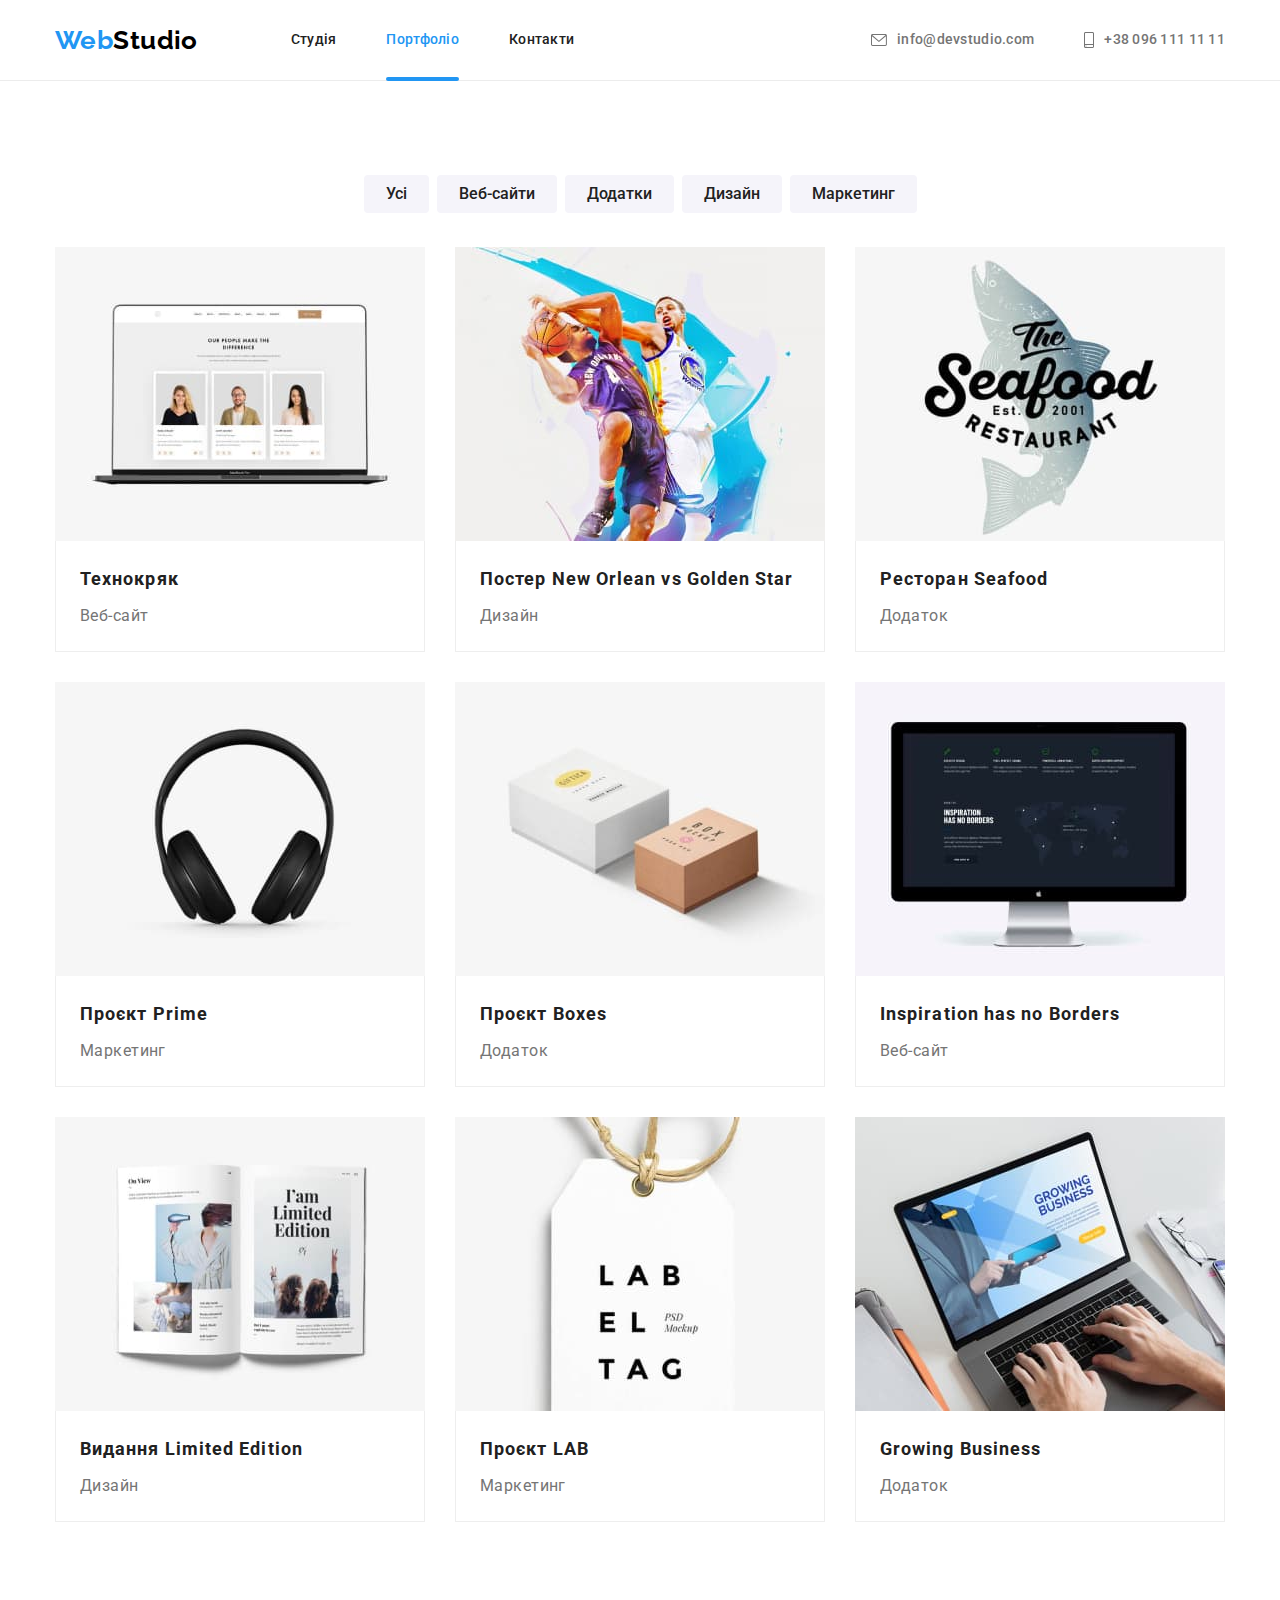
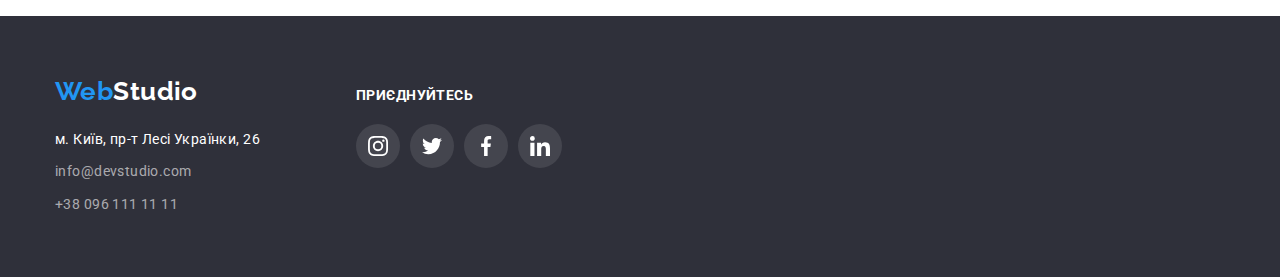
==== portfolio.html @ 7cd7d27c "Клонує  з попередньої роботи." ====
<!DOCTYPE html>
<html lang="en">
  <head>
    <meta charset="UTF-8" />
    <meta http-equiv="X-UA-Compatible" content="IE=edge" />
    <meta name="viewport" content="width=device-width, initial-scale=1.0" />
    <link
      rel="stylesheet"
      href="https://cdn.jsdelivr.net/npm/modern-normalize@1.1.0/modern-normalize.min.css"
    />
    <link rel="preconnect" href="https://fonts.googleapis.com" />
    <link rel="preconnect" href="https://fonts.gstatic.com" crossorigin />
    <link
      href="https://fonts.googleapis.com/css2?family=Raleway:wght@700&family=Roboto:wght@400;500;700;900&display=swap"
      rel="stylesheet"
    />
    <link rel="stylesheet" href="./css/styles.css" />
    <title>Портфоліо</title>
  </head>
  <body>
    <!-- Хедер -->
    <header class="header">
      <div class="container">
        <nav class="header-nav">
          <a class="logo logo-header" href="./index.html" lang="en"
            ><span>Web</span>Studio</a
          >
          <ul class="site-nav">
            <li class="list"><a class="link" href="./index.html">Студія</a></li>
            <li class="list">
              <a class="link current" href="./portfolio.html">Портфоліо</a>
            </li>
            <li class="list"><a class="link" href="">Контакти</a></li>
          </ul>
        </nav>
        <ul class="contacts">
          <li>
            <a class="link" href="mailto:info@devstudio.com">
              <svg class="icon-contacts" width="16" height="12">
                <use href="./images/sprite.svg#icon-envelope"></use>
              </svg>
              info@devstudio.com
            </a>
          </li>
          <li>
            <a class="link" href="tel:+380961111111">
              <svg class="icon-contacts" width="10" height="16">
                <use href="./images/sprite.svg#icon-smartphone"></use>
              </svg>
              +38 096 111 11 11
            </a>
          </li>
        </ul>
      </div>
    </header>
    <main class="main">
      <section class="section section-project">
        <div class="container">
          <!--Сховається при роботі з CSS-->
          <!-- <h1 class="temp-section-title">Портфоліо</h1> -->
          <!-- Кнопки для фільтру -->
          <ul class="button-list">
            <li class="list">
              <button class="button" type="button">Усі</button>
            </li>
            <li class="list">
              <button class="button" type="button">Веб-сайти</button>
            </li>
            <li class="list">
              <button class="button" type="button">Додатки</button>
            </li>
            <li class="list">
              <button class="button" type="button">Дизайн</button>
            </li>
            <li class="list">
              <button class="button" type="button">Маркетинг</button>
            </li>
          </ul>
          <!-- Список проектів  -->
          <ul class="project-list">
            <li class="list">
              <a href="">
                <div class="project-overlay">
                  <img
                    src="./images/tekhnokryak.jpg"
                    alt="Веб-сайт Технокряк"
                    width="370"
                  />
                  <div class="overlay">
                    <p class="description">
                      Ресурс пропонує комплексні пропозиції з різним рівнем
                      функціоналу та сервісів. Все це дозволить відвідувачу
                      отримати вичерпні відомості про компанію чи приватну
                      особу.
                    </p>
                  </div>
                </div>
                <div class="border">
                  <h2 class="title">Технокряк</h2>
                  <p class="type">Веб-сайт</p>
                </div>
              </a>
            </li>
            <li class="list">
              <a href="">
                <div class="project-overlay">
                  <img
                    src="./images/new-orleans-poster.jpg"
                    alt="Постер New Orlean vs Golden Star"
                    width="370"
                  />
                  <div class="overlay">
                    <p class="description">
                      Ресурс пропонує комплексні пропозиції з різним рівнем
                      функціоналу та сервісів. Все це дозволить відвідувачу
                      отримати вичерпні відомості про компанію чи приватну
                      особу.
                    </p>
                  </div>
                </div>
                <div class="border">
                  <h2 class="title">Постер New Orlean vs Golden Star</h2>
                  <p class="type">Дизайн</p>
                </div>
              </a>
            </li>
            <li class="list">
              <a href="">
                <div class="project-overlay">
                  <img
                    src="./images/seafood.jpg"
                    alt="Ресторан Seafood"
                    width="370"
                  />
                  <div class="overlay">
                    <p class="description">
                      Ресурс пропонує комплексні пропозиції з різним рівнем
                      функціоналу та сервісів. Все це дозволить відвідувачу
                      отримати вичерпні відомості про компанію чи приватну
                      особу.
                    </p>
                  </div>
                </div>
                <div class="border">
                  <h2 class="title">Ресторан Seafood</h2>
                  <p class="type">Додаток</p>
                </div>
              </a>
            </li>
            <li class="list">
              <a href="">
                <div class="project-overlay">
                  <img
                    src="./images/prime.jpg"
                    alt="Проєкт Prime"
                    width="370"
                  />
                  <div class="overlay">
                    <p class="description">
                      Ресурс пропонує комплексні пропозиції з різним рівнем
                      функціоналу та сервісів. Все це дозволить відвідувачу
                      отримати вичерпні відомості про компанію чи приватну
                      особу.
                    </p>
                  </div>
                </div>
                <div class="border">
                  <h2 class="title">Проєкт Prime</h2>
                  <p class="type">Маркетинг</p>
                </div>
              </a>
            </li>
            <li class="list">
              <a href="">
                <div class="project-overlay">
                  <img
                    src="./images/boxes.jpg"
                    alt="Проєкт Boxes"
                    width="370"
                  />
                  <div class="overlay">
                    <p class="description">
                      Ресурс пропонує комплексні пропозиції з різним рівнем
                      функціоналу та сервісів. Все це дозволить відвідувачу
                      отримати вичерпні відомості про компанію чи приватну
                      особу.
                    </p>
                  </div>
                </div>
                <div class="border">
                  <h2 class="title">Проєкт Boxes</h2>
                  <p class="type">Додаток</p>
                </div>
              </a>
            </li>
            <li class="list">
              <a href="">
                <div class="project-overlay">
                  <img
                    src="./images/inspiration.jpg"
                    alt="Inspiration has no Borders"
                    width="370"
                  />
                  <div class="overlay">
                    <p class="description">
                      Ресурс пропонує комплексні пропозиції з різним рівнем
                      функціоналу та сервісів. Все це дозволить відвідувачу
                      отримати вичерпні відомості про компанію чи приватну
                      особу.
                    </p>
                  </div>
                </div>
                <div class="border">
                  <h2 class="title">Inspiration has no Borders</h2>
                  <p class="type">Веб-сайт</p>
                </div>
              </a>
            </li>
            <li class="list">
              <a href="">
                <div class="project-overlay">
                  <img
                    src="./images/limited-edition.jpg"
                    alt="Видання Limited Edition"
                    width="370"
                  />
                  <div class="overlay">
                    <p class="description">
                      Ресурс пропонує комплексні пропозиції з різним рівнем
                      функціоналу та сервісів. Все це дозволить відвідувачу
                      отримати вичерпні відомості про компанію чи приватну
                      особу.
                    </p>
                  </div>
                </div>
                <div class="border">
                  <h2 class="title">Видання Limited Edition</h2>
                  <p class="type">Дизайн</p>
                </div>
              </a>
            </li>
            <li class="list">
              <a href="">
                <div class="project-overlay">
                  <img src="./images/lab.jpg" alt="Проєкт LAB" width="370" />
                  <div class="overlay">
                    <p class="description">
                      Ресурс пропонує комплексні пропозиції з різним рівнем
                      функціоналу та сервісів. Все це дозволить відвідувачу
                      отримати вичерпні відомості про компанію чи приватну
                      особу.
                    </p>
                  </div>
                </div>
                <div class="border">
                  <h2 class="title">Проєкт LAB</h2>
                  <p class="type">Маркетинг</p>
                </div>
              </a>
            </li>
            <li class="list">
              <a href="">
                <div class="project-overlay">
                  <img
                    src="./images/growing-business.jpg"
                    alt="Growing BusinessS"
                    width="370"
                  />
                  <div class="overlay">
                    <p class="description">
                      Ресурс пропонує комплексні пропозиції з різним рівнем
                      функціоналу та сервісів. Все це дозволить відвідувачу
                      отримати вичерпні відомості про компанію чи приватну
                      особу.
                    </p>
                  </div>
                </div>
                <div class="border">
                  <h2 class="title">Growing Business</h2>
                  <p class="type">Додаток</p>
                </div>
              </a>
            </li>
          </ul>
        </div>
      </section>
    </main>
    <!-- Футер -->
    <footer class="footer">
      <div class="container">
        <div class="footer-contant">
          <a class="logo logo-footer" href="./index.html" lang="en"
            ><span>Web</span>Studio</a
          >
          <address>
            <p class="address">м. Київ, пр-т Лесі Українки, 26</p>
            <ul class="contacts-footer">
              <li class="list">
                <a class="link" href="mailto:info@devstudio.com"
                  >info@devstudio.com</a
                >
              </li>
              <li>
                <a class="link" href="tel:+380961111111">+38 096 111 11 11</a>
              </li>
            </ul>
          </address>
        </div>
        <div class="footer-sn">
          <h2 class="sn-title">Приєднуйтесь</h2>
          <ul class="sn-list">
            <li>
              <a class="link" target="_blank" href="https://www.instagram.com">
                <svg width="20" height="20">
                  <use href="./images/sprite.svg#icon-instagram"></use>
                </svg>
              </a>
            </li>
            <li>
              <a class="link" target="_blank" href="https://twitter.com">
                <svg width="20" height="20">
                  <use href="./images/sprite.svg#icon-twitter"></use>
                </svg>
              </a>
            </li>
            <li>
              <a class="link" target="_blank" href="https://www.facebook.com">
                <svg width="20" height="20">
                  <use href="./images/sprite.svg#icon-facebook"></use>
                </svg>
              </a>
            </li>
            <li>
              <a class="link" target="_blank" href="https://www.linkedin.com">
                <svg width="20" height="20">
                  <use href="./images/sprite.svg#icon-linkedin"></use>
                </svg>
              </a>
            </li>
          </ul>
        </div>
      </div>
    </footer>
  </body>
</html>
---- css/styles.css ----
/* - - - - - - Змінні - - - - - - */
:root {
    --primary-text-color: #757575;
    --secondary-text-color: #212121;
    --accent-color: #2196F3;
    --primary-bgd-color: #ffffff;
    --secondary-bgd-color: #f5f4fa;

}

/* - - - - - - Гобальні стилі - - - - - - */
body {
    background-color: var(--primary-bgd-color);
    color: var(--primary-text-color);
    max-width: 1600px;
    font-family: Roboto, sans-serif;
    font-size: 14px;
    letter-spacing: 0.03em;

    margin: 0 auto;

}

ul {
    list-style-type: none;
    padding-left: 0;
}

a {
    text-decoration: none;
}

h1, h2, h3, ul, p {
    margin: 0 0;
}

.container {
    width: 1200px;
    margin: 0 auto;
    padding: 0 15px;
}

/* - - - - - - Студія - - - - - - */

/* - - - - Heder - - - - */
.header {
    border-bottom: 1px solid #ECECEC;
}

.header > .container {
    display: flex;
    justify-content: space-between;
    align-items: center;
}

.header-nav {
    display: flex;
    align-items: center;
}

.header .link {
    font-weight: 500;
    line-height: 1.14;
    letter-spacing: 0.02em;
    fill: var(--primary-text-color);

    transition: color 250ms cubic-bezier(0.4, 0, 0.2, 1),
    fill 250ms cubic-bezier(0.4, 0, 0.2, 1);
}

.header .link:hover,
.header .link:focus {
    color: var(--accent-color);
    fill: var(--accent-color)
}


/* - - Логотип - - */
.logo {
    font-family: Raleway, sans-serif;
    font-weight: 700;
    font-size: 26px;
    line-height: 1.19;
    color: #000000;
}

.logo-header {
    margin-right: 93px;
}

.logo > span {
    color: var(--accent-color);
}

/* - - Навігація - - */
.site-nav {
    display: flex;
    align-items: center;
    gap: 50px;
}

.site-nav > .list{
    position: relative;
}

.site-nav .link {
    display: inline-block;
    padding: 32px 0;
    color: var(--secondary-text-color);
}

.site-nav .link.current::after {
    content: '';
        
    position: absolute;
    bottom: 0;
        
    transform: translateY(1px);
        
    display: block;
    width: 100%;
    height: 4px;
        
    background-color: var(--accent-color);
    border-radius: 2px;
}

.site-nav .link.current{ /*Надає колір поточній вкладці*/
    color: var(--accent-color);
}

/* - - Контактні дані - - */
.contacts {
    display: flex;
    align-items: center;
    gap: 50px;
}

.contacts .link {
    display: flex;
    align-items: center;
    padding: 32px 0;
    color: var(--primary-text-color);
}

.icon-contacts {
    margin-right: 10px;
}



/* - - - - Main - - - - */
.section-title {
    font-size: 36px;
    line-height: 1.17;
    text-align: center;   
    color: var(--secondary-text-color);
    margin-bottom: 50px;
}

.section {
    padding-bottom: 94px;
}

/* - - Секція Герой - - */
.hero {
    background-color: #2F303A;
    text-align: center;

    padding: 200px 0;

    background-image: linear-gradient(
        to right, 
        rgba(47, 48, 58, 0.4),
        rgba(47, 48, 58, 0.4)
        ), url(../images/background-fone.jpg);
    background-position: center;
}

.hero-title {
    font-weight: 900;
    font-size: 44px;
    max-width: 696px;
    line-height: 1.36;
    letter-spacing: 0.06em;
    color: #FFFFFF;
    text-transform: uppercase; 

    margin: 0 auto;
    margin-bottom: 30px; 
}

.button-hero {
    font-weight: 700;
    font-size: 16px;
    line-height: 1.88;
    letter-spacing: 0.06em;
    color: #FFFFFF;
    background-color: var(--accent-color);
    text-align: center;
    min-width: 216px;

    cursor: pointer;

    box-shadow: 0px 4px 4px rgba(0, 0, 0, 0.15);
    padding: 10px 32px;
    border-radius: 4px;
    border: none;     
    
    transition: background-color 250ms cubic-bezier(0.4, 0, 0.2, 1);
}

.button-hero:hover, 
.button-hero:focus {
    background-color: #188CE8;
}

/* - - Перелік особливостей компанії - - */
.feature-list {
    display: flex;
    justify-content: space-between;
}

.feature-list .title {
    line-height: 1.14;
    color: var(--secondary-text-color);
    text-transform: uppercase;

    margin-bottom: 10px;
}

.feature-list .text {
    line-height: 1.71;
}

.feature-list > .list {
    width: 270px;
}

.feature-section {
    padding-top: 94px;
}

.feature-list .background-icon {
    display: flex;
    justify-content: center;
    align-items: center;
    height: 120px;
    background-color: var(--secondary-bgd-color);

    margin-bottom: 30px;
}

/* - - Чим займається компанія - - */
.work-list img { 
    display: block;
}

.work-list {
    display: flex;
    justify-content: space-between;
}

.work-list > .list {
    position: relative;
}

.work-title {
    position: absolute;
    bottom: 0;

    display: block;
    width: 100%;
    text-align: center;
    line-height: 1.14;
    text-transform: uppercase;
    padding: 27px 0;

    background-color: rgba(47, 48, 58, 0.8);
    color: #FFFFFF;
}


/* - - Команда комапнії - - */
.section-worker {
    background-color: var(--secondary-bgd-color);
    
    padding-top: 94px;
}

.worker-name {
    font-weight: 500;
    font-size: 16px;
    line-height: 1.19;
    color: var(--secondary-text-color);

    margin-bottom: 10px;
}

.profession {
    font-size: 16px;
    line-height: 1.19;
    margin-bottom: 16px;
}

.worker-list {
    display: flex;
    justify-content: space-between;
}

.worker-list > .list {
    background-color: #FFFFFF;
    text-align: center;
    box-shadow: 0px 1px 3px rgba(0, 0, 0, 0.12), 
                0px 1px 1px rgba(0, 0, 0, 0.14), 
                0px 2px 1px rgba(0, 0, 0, 0.2);
    border-radius: 0px 0px 4px 4px;

    padding-bottom: 30px;
}

.worker-list img {
    margin-bottom: 30px;
}

.worker-list .sn-list {
    display: flex;

    padding: 0 32px;
    gap: 10px;
}

.worker-list .link {
    display: flex;
    justify-content: center;
    align-items: center;
    border-radius: 50%;
    fill: #AFB1B8;

    height: 44px;
    width: 44px;

    transition: background-color 250ms cubic-bezier(0.4, 0, 0.2, 1),
    fill 250ms cubic-bezier(0.4, 0, 0.2, 1);
}

.worker-list .link:hover,
.worker-list .link:focus {
    background-color: var(--accent-color);
    fill: #FFFFFF;
}

/* - - Постійні клієнти - - */

.clients-list {
    display: flex;
    gap: 30px;
}

.clients-title {
    font-size: 36px;
    line-height: 1.17;
    text-align: center;
    color: var(--secondary-text-color);

    margin-bottom: 50px;
}

.clients-list .link {
    fill: #AFB1B8;
    width: 170px;
    height: 92px;
    border: 1px solid #AFB1B8;
    border-radius: 4px;

    display: flex;
    justify-content: center;
    align-items: center;

    transition: border-color 250ms cubic-bezier(0.4, 0, 0.2, 1),
    fill 250ms cubic-bezier(0.4, 0, 0.2, 1);
}

.clients-list .link:hover,
.clients-list .link:focus {
    border-color: var(--accent-color);
    fill: var(--accent-color);
}

.clients-section {
    padding-top: 98px;
}

/* - - - - Footer - - - - */
.footer {
    background-color: #2F303A;
    padding: 60px 0;
}

.footer > .container {
    display: flex;
    align-items:baseline;
}

.footer-contant {
    width: 231px;
    margin-right: 70px;
}

.logo-footer {
    display: inline-block;
    color: #FFFFFF;
    text-shadow: none;

    margin-bottom: 20px;
}

.address {
    font-style: normal;
    line-height: 24px;
    color: #FFFFFF;

    margin-bottom: 9px;
}

.contacts-footer .link {
    font-style: normal;
    line-height: 1.71;
    color: rgba(255, 255, 255, 0.6);

    transition: color 250ms cubic-bezier(0.4, 0, 0.2, 1)
}

.footer .link:hover,
.footer .link:focus {
    color: var(--accent-color);
}

.contacts-footer .list:not(:last-child) {
    margin-bottom: 9px;
}

.footer-sn > .sn-title {
    font-weight: 700;
    font-size: 14px;
    line-height: 1.14;
    text-transform: uppercase;
    color: #FFFFFF;

    margin-bottom: 20px;
}

.footer-sn .sn-list {
    display: flex;
    gap: 10px;
}

.footer-sn .link {
    display: flex;
    justify-content: center;
    align-items: center;
    height: 44px;
    width: 44px;
    fill: #ffffff;

    background: rgba(255, 255, 255, 0.1);
    border-radius: 50%;
    background-repeat: no-repeat;
    background-position: center;
    
    transition: background-color 250ms cubic-bezier(0.4, 0, 0.2, 1);
}

.footer-sn .link:hover,
.footer-sn .link:focus {
    background-color: var(--accent-color);
}

/* - - Модалка - - */
.backdrop {
    position: fixed;
    top: 0;
    left: 0;
    height: 100%;
    width: 100%;
    background-color: rgba(0, 0, 0, 0.2);
    
    opacity: 1;
    transition: opacity 250ms cubic-bezier(0.4, 0, 0.2, 1);
}

.backdrop.is-hidden {
    opacity: 0;
    pointer-events: none;
    visibility: visible;
}

.backdrop.is-hidden .modal {
    transform: translate(-50%, -50%) scale(1.1) ;
}

.modal {
    position: absolute;
    top: 50%;
    left: 50%;
    transform: translate(-50%, -50%) scale(1) ;
    transition: transform 250ms cubic-bezier(0.4, 0, 0.2, 1);

    min-height: 581px;
    min-width: 528px;
    background-color: #FFFFFF;
    box-shadow: 0px 1px 3px rgba(0, 0, 0, 0.12), 0px 1px 1px rgba(0, 0, 0, 0.14), 0px 2px 1px rgba(0, 0, 0, 0.2);
    border-radius: 4px;

    padding: 8px;
}

.background-dagger {
    position: absolute;
    top: 8px;
    right: 8px;

    display: flex;
    justify-content: center;
    align-items: center;
    
    background-color: #FFFFFF;
    border: 1px solid rgb(0, 0, 0, 0.1);
    border-radius: 50%;
    height: 30px;
    width: 30px;

    padding: 0;
}

/* - - - - - - Портфоліо - - - - - - */

/* - - - - Main - - - - */
.section-project {
    padding-top: 94px;
}
/* - - Фільтер - - */
.button-list {
    display: flex;
    justify-content: center;
    margin-bottom: 34px;
    gap: 8px;
}

.button-list .button {
    font-weight: 500;
    font-size: 16px;
    line-height: 1.63;
    color: var(--secondary-text-color);
    cursor: pointer;
    border: none;
    background-color: var(--secondary-bgd-color);
    border-radius: 4px;

    padding: 6px 22px;

    transition: background-color 250ms cubic-bezier(0.4, 0, 0.2, 1),
    color 250ms cubic-bezier(0.4, 0, 0.2, 1),
    box-shadow 250ms cubic-bezier(0.4, 0, 0.2, 1);
}

.button-list .button:hover,
.button-list .button:focus {
    color: #FFFFFF;
    background-color: var(--accent-color);
    box-shadow: 0px 3px 1px rgba(0, 0, 0, 0.1), 
    0px 1px 2px rgba(0, 0, 0, 0.08), 
    0px 2px 2px rgba(0, 0, 0, 0.12);
    
}

/* - - Список проектів - - */
.project-list {
    display: flex;
    flex-wrap: wrap;
    gap: 30px;
}

.project-list > .list {
    transition: box-shadow 250ms cubic-bezier(0.4, 0, 0.2, 1);
}

.project-list > .list:hover,
.project-list > .list:focus {
    box-shadow: 0px 1px 1px rgba(0, 0, 0, 0.12), 
    0px 4px 4px rgba(0, 0, 0, 0.06), 
    1px 4px 6px rgba(0, 0, 0, 0.16);
}

.project-list .border {
    border-bottom: 1px solid #EEEEEE;
    border-right: 1px solid #EEEEEE;
    border-left: 1px solid #EEEEEE;
    padding: 20px 24px;
}

.project-list .title {
    font-size: 18px;
    line-height: 2;
    letter-spacing: 0.06em;
    color: var(--secondary-text-color);
    
    margin-bottom: 4px;
}

.project-list .type {
    font-size: 16px;
    line-height: 1.88;
    color: var(--primary-text-color);
}

.project-list img {
    display: block;
}

.project-overlay {
    position: relative;
    overflow: hidden;
}

.project-overlay .overlay {
    position: absolute;

    bottom: 0;
    height: 100%;
    transform: translateY(100%);
    transition: transform 250ms cubic-bezier(0.4, 0, 0.2, 1);

    background-color: rgba(33, 150, 243, 0.9);

    padding: 63px 24px;
}

.project-list > .list:hover .overlay {
    transform: translateX(0);
}

.overlay > .description {
    font-size: 18px;
    line-height: 1.56;
    color: #FFFFFF;
}
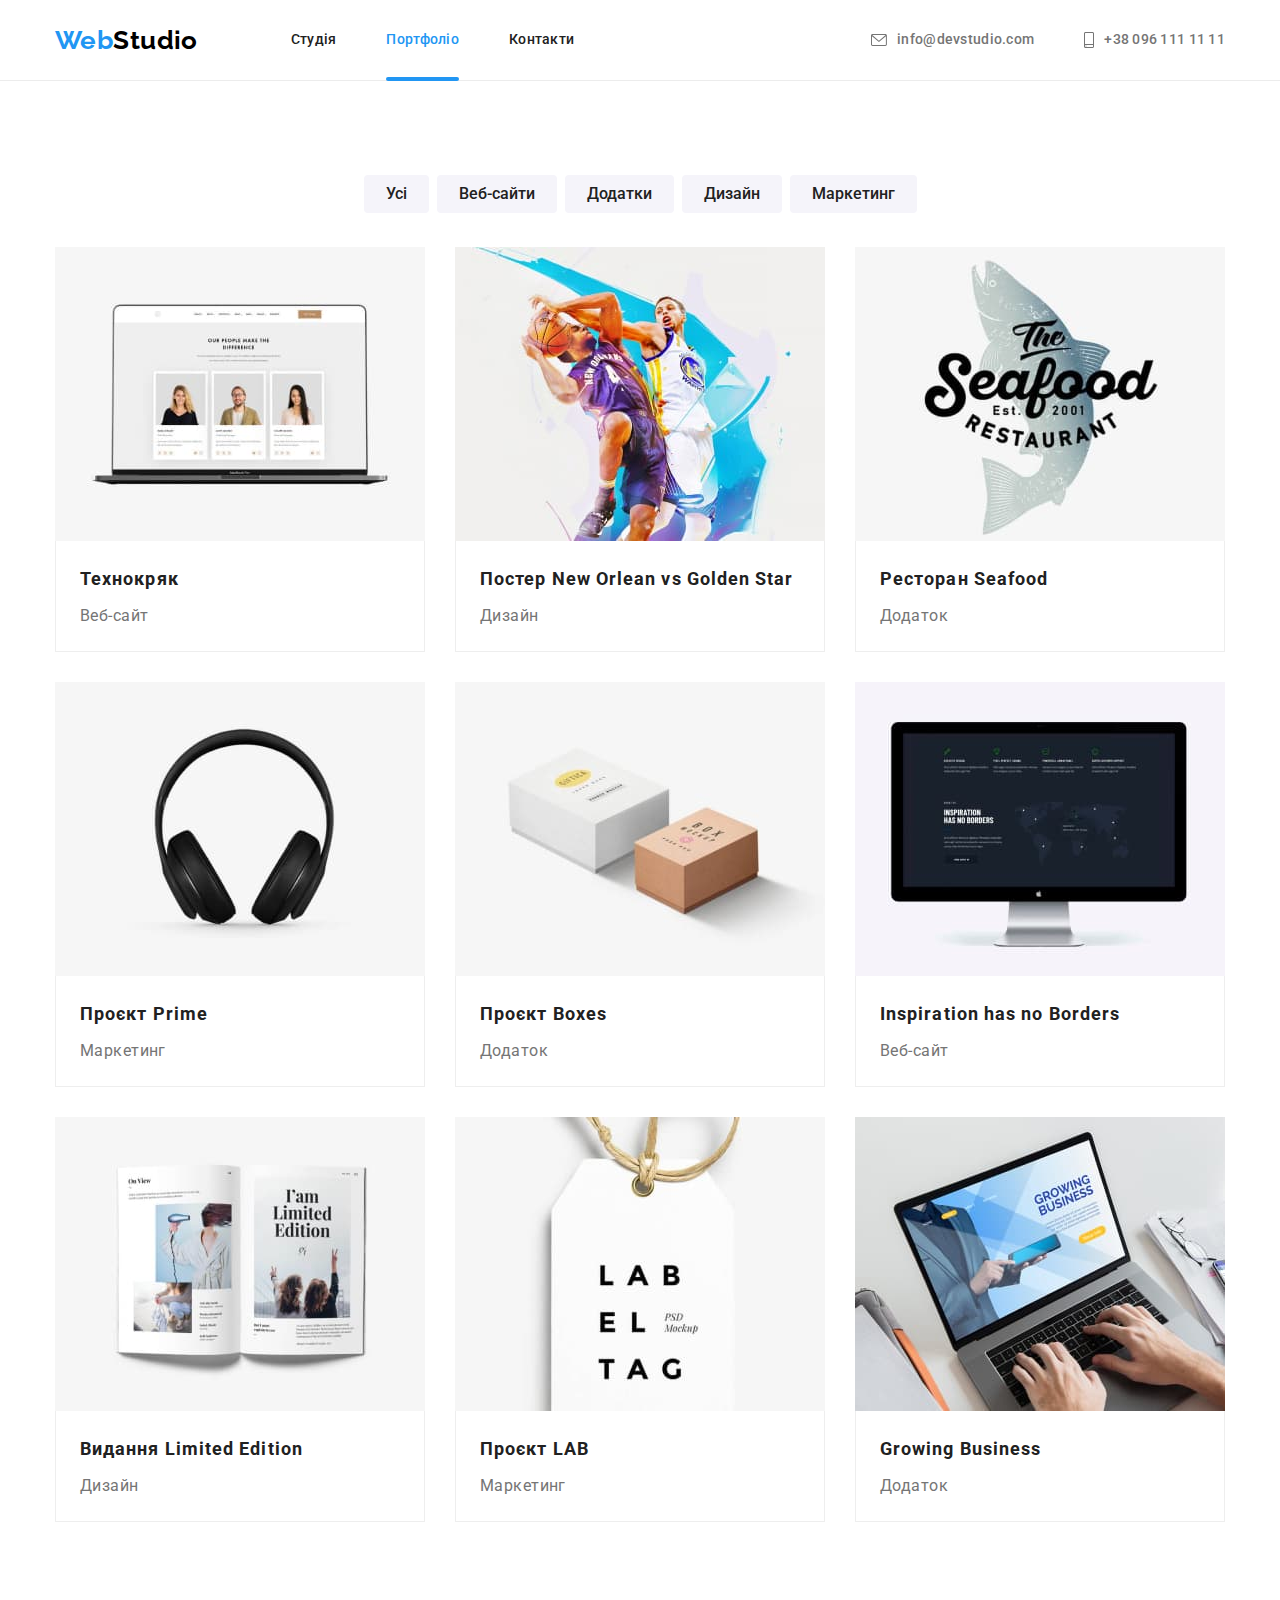
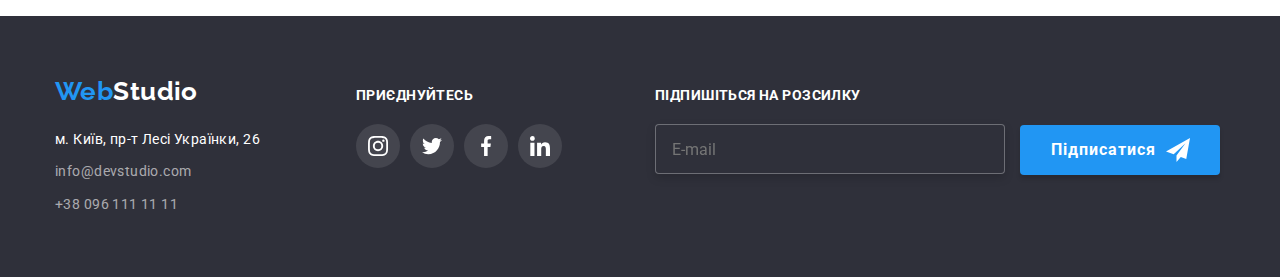
==== commit 3b6313d4: "Закінчує оформлення сайту на даному етапі." ====
--- a/portfolio.html
+++ b/portfolio.html
@@ -339,6 +339,20 @@
             </li>
           </ul>
         </div>
+        <div class="mailing">
+          <h2 class="title">Підпишіться на розсилку</h2>
+          <form>
+            <input
+              type="email"
+              class="mailing-input"
+              name="mailing-mail"
+              placeholder="E-mail"
+            />
+            <button class="mailing-button">
+              <span class="text">Підписатися</span>
+            </button>
+          </form>
+        </div>
       </div>
     </footer>
   </body>
--- a/css/styles.css
+++ b/css/styles.css
@@ -32,6 +32,13 @@
 
 h1, h2, h3, ul, p {
     margin: 0 0;
+}
+
+textarea,
+select,
+input,
+button {
+    outline: none;
 }
 
 .container {
@@ -440,6 +447,10 @@
     margin-bottom: 9px;
 }
 
+.footer-sn {
+    margin-right: 93px;
+}
+
 .footer-sn > .sn-title {
     font-weight: 700;
     font-size: 14px;
@@ -475,6 +486,73 @@
 .footer-sn .link:focus {
     background-color: var(--accent-color);
 }
+
+.mailing .title {
+    font-weight: 700;
+    font-size: 14px;
+    line-height: 1.14;
+    text-transform: uppercase;
+    color: #FFFFFF;
+
+    margin-bottom: 20px;
+}
+
+.mailing-input {
+    font-weight: 400;
+    font-size: 16px;
+    line-height: 1.25;
+    color: rgba(255, 255, 255, 0.6);
+    height: 50px;
+    width: 350px;
+
+    display: inline-flex;
+    align-items: center;
+
+    padding: 0;
+    padding-left: 16px;
+    margin-right: 12px;
+
+    background-color: #2F303A;
+    border: 1px solid rgba(255, 255, 255, 0.3);
+    filter: drop-shadow(0px 4px 4px rgba(0, 0, 0, 0.15));
+    border-radius: 4px;
+}
+
+.mailing-button {
+    border: none;
+    background: var(--accent-color);
+    box-shadow: 0px 4px 4px rgba(0, 0, 0, 0.15);
+    border-radius: 4px;
+    height: 50px;
+    width: 200px;
+
+    font-weight: 700;
+    font-size: 16px;
+    line-height: 1.88;
+    letter-spacing: 0.06em;
+    color: #FFFFFF;
+}
+
+.mailing-button:focus,
+.mailing-button:hover {
+    background: #188CE8;
+}
+
+.mailing-button > .text {
+    display: inline-flex;
+    align-items: center;
+}
+
+.mailing-button > .text::after {
+    content: '';
+    display: inline-block;
+    width: 24px;
+    height: 24px;
+    background-image: url(../images/icon-send.svg);
+
+    margin-left: 10px;
+}
+
 
 /* - - Модалка - - */
 .backdrop {
@@ -512,7 +590,10 @@
     box-shadow: 0px 1px 3px rgba(0, 0, 0, 0.12), 0px 1px 1px rgba(0, 0, 0, 0.14), 0px 2px 1px rgba(0, 0, 0, 0.2);
     border-radius: 4px;
 
-    padding: 8px;
+    padding-top: 40px;
+    padding-bottom: 40px;
+    padding-left: 41px;
+    padding-right: 39px;
 }
 
 .background-dagger {
@@ -531,6 +612,164 @@
     width: 30px;
 
     padding: 0;
+}
+
+.modal > .title {
+    display: block;
+    font-weight: 700;
+    font-size: 20px;
+    line-height: 1.15;
+    text-align: center;
+    color: var(--secondary-text-color);
+
+    padding-bottom: 12px;
+}
+
+.form-field {
+    position: relative;
+
+    display: block;
+    margin-bottom: 10px;
+}
+
+.form-label {
+    display: block;
+
+    font-weight: 400;
+    font-size: 12px;
+    line-height: 1.17;
+    letter-spacing: 0.01em;
+    
+    padding-bottom: 4px;
+}
+
+.form-input {
+    width: 100%;
+    height: 40px;
+
+    margin: 0;
+    padding: 0;
+
+    border: 1px solid rgba(33, 33, 33, 0.2);
+    border-radius: 4px;
+}
+
+.form-input:focus, 
+.form-input:hover {
+    border-color: var(--accent-color);
+
+    padding-left: 42px;
+}
+
+.form-input:focus + .form-icon,
+.form-input:hover + .form-icon
+ {
+    fill: var(--accent-color);
+
+}
+
+.form-icon {
+    position: absolute;
+    bottom: 11px;
+    left: 12px;
+}
+
+.form-textarea {
+    resize: none;
+    width: 100%;
+    height: 120px;
+    padding: 12px 16px;
+
+    border: 1px solid rgba(33, 33, 33, 0.2);
+    border-radius: 4px;
+}
+
+.form-textarea::placeholder{
+    font-size: 12px;
+    line-height: 1.17;
+    letter-spacing: 0.01em;
+    color: rgba(117, 117, 117, 0.5);
+}
+
+.form-textarea:focus,
+.form-textarea:hover {
+    border-color: var(--accent-color);
+}
+
+.form-checkbox {
+    display: inline-flex;
+    align-items: center;
+    margin-top: 20px;
+    margin-bottom: 30px;
+    margin-left: 13px;    
+}
+
+.form-confirmation {
+    appearance: none;
+
+    position: absolute;
+}
+
+.confirmation-icon {
+    content: '';
+    display: inline-block;
+    height: 15px;
+    width: 16px;
+    border: 2px solid var(--secondary-text-color);
+    border-radius: 2px;
+}
+
+.form-confirmation:checked + .confirmation-icon{
+    background-color: var(--accent-color);
+    background-image: url(../images/icon-check.svg);
+    background-size: contain;
+    border-color: transparent;
+    background-origin: border-box;
+}
+
+
+
+.confirmation-text {
+    display: inline-block;
+
+    line-height: 1.71;
+
+    padding-left: 8px;
+    
+}
+
+.confirmation-text > a {
+    text-decoration-line: underline;
+    text-decoration-skip-ink: none;
+
+    color: var(--accent-color);
+}
+
+.form-button {
+    display: flex;
+    justify-content: center;
+}
+
+.form-button > .button {
+    font-weight: 700;
+    font-size: 16px;
+    line-height: 1.88;
+
+
+    letter-spacing: 0.06em;
+    color: #FFFFFF;
+
+    background-color: var(--accent-color);
+    box-shadow: 0px 4px 4px rgba(0, 0, 0, 0.15);
+    border-radius: 4px;
+    border: none;
+
+    padding: 10px 52px;
+}
+
+.form-button>.button:focus,
+.form-button>.button:hover {
+    background-color: #188CE8;
 }
 
 /* - - - - - - Портфоліо - - - - - - */
